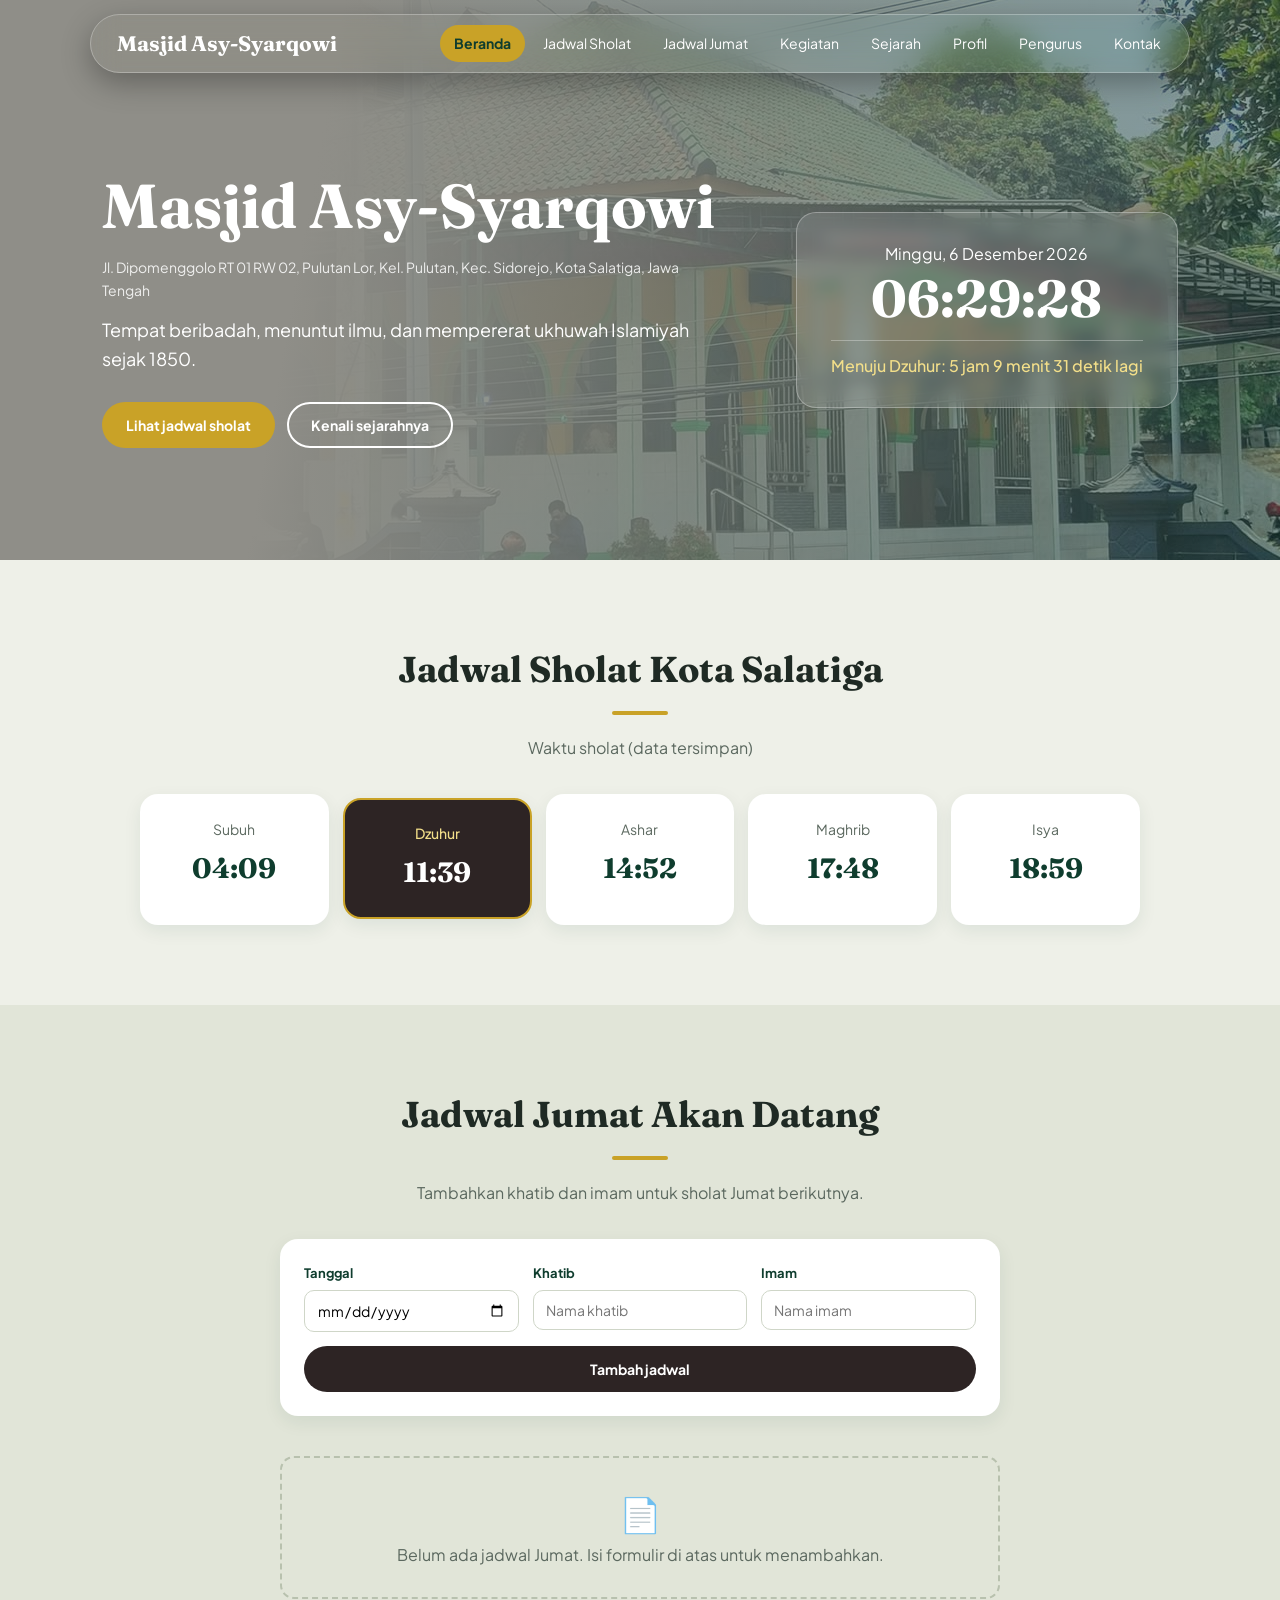
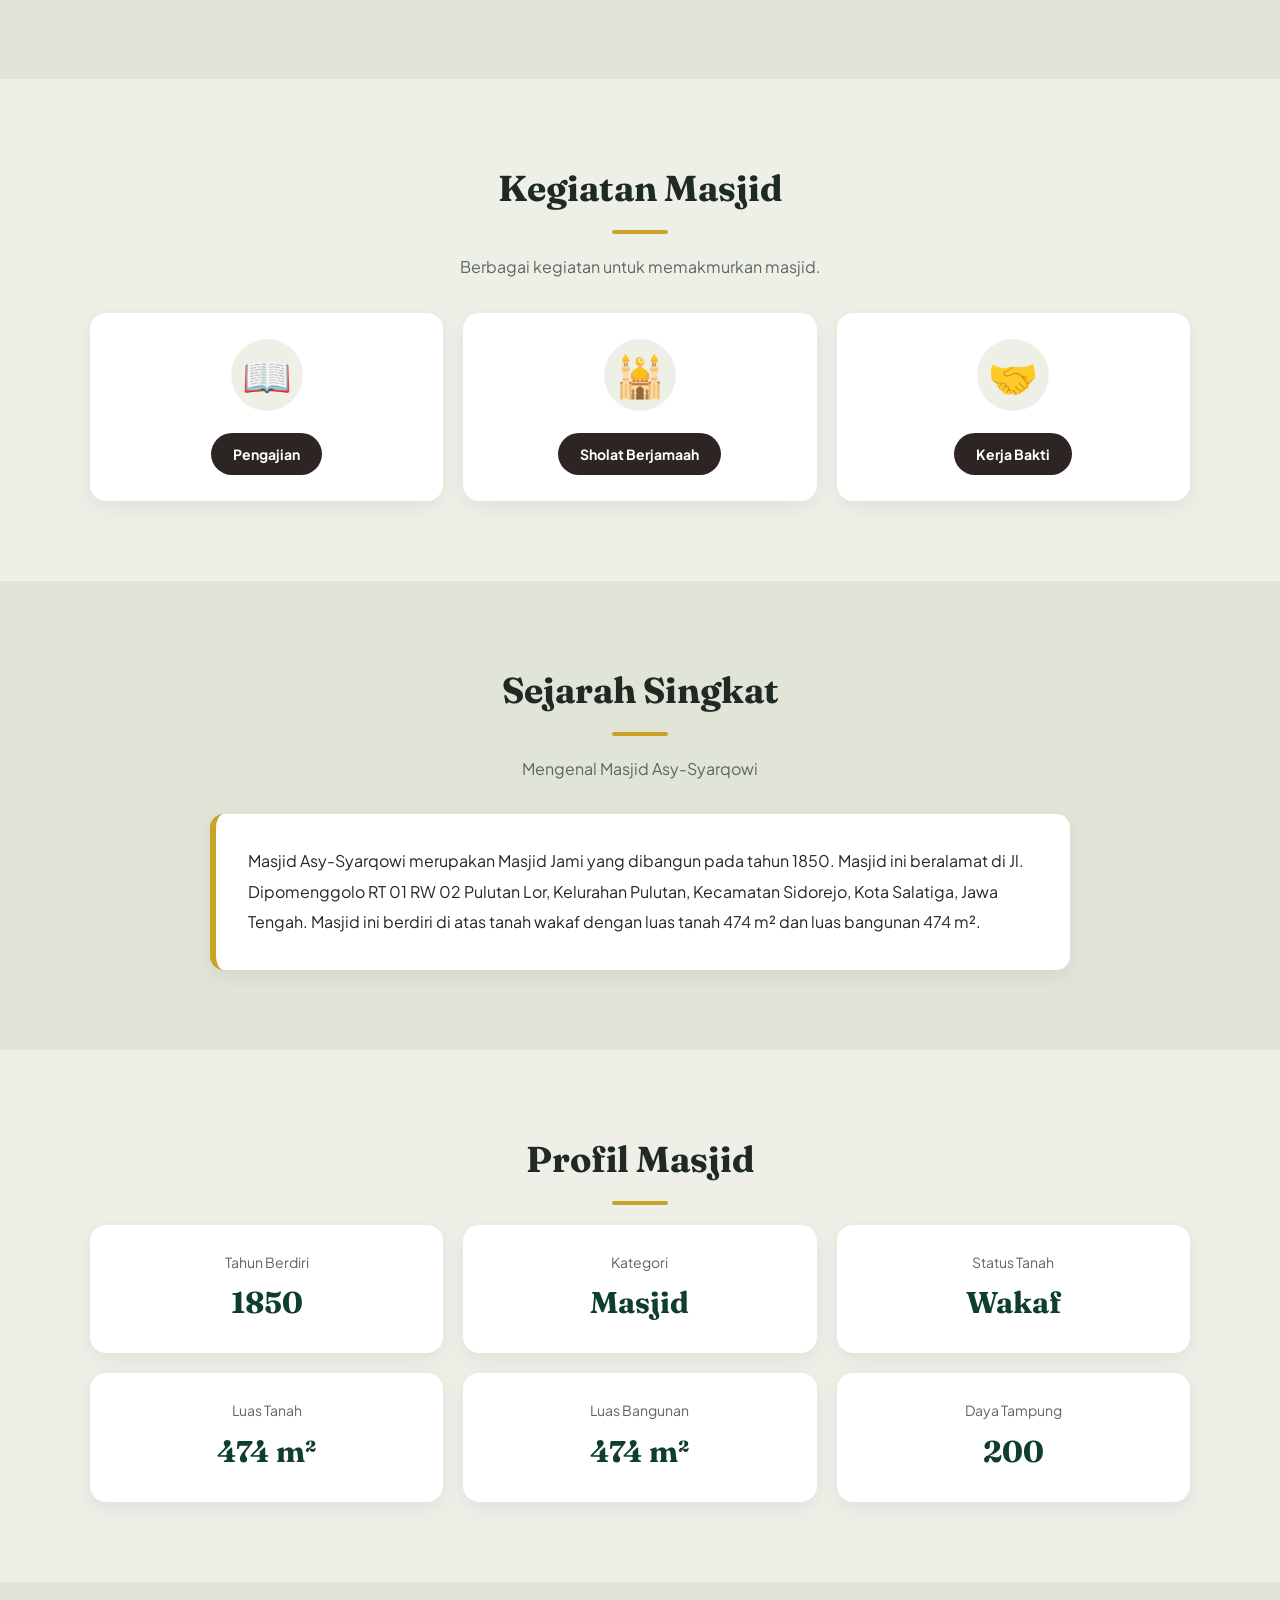
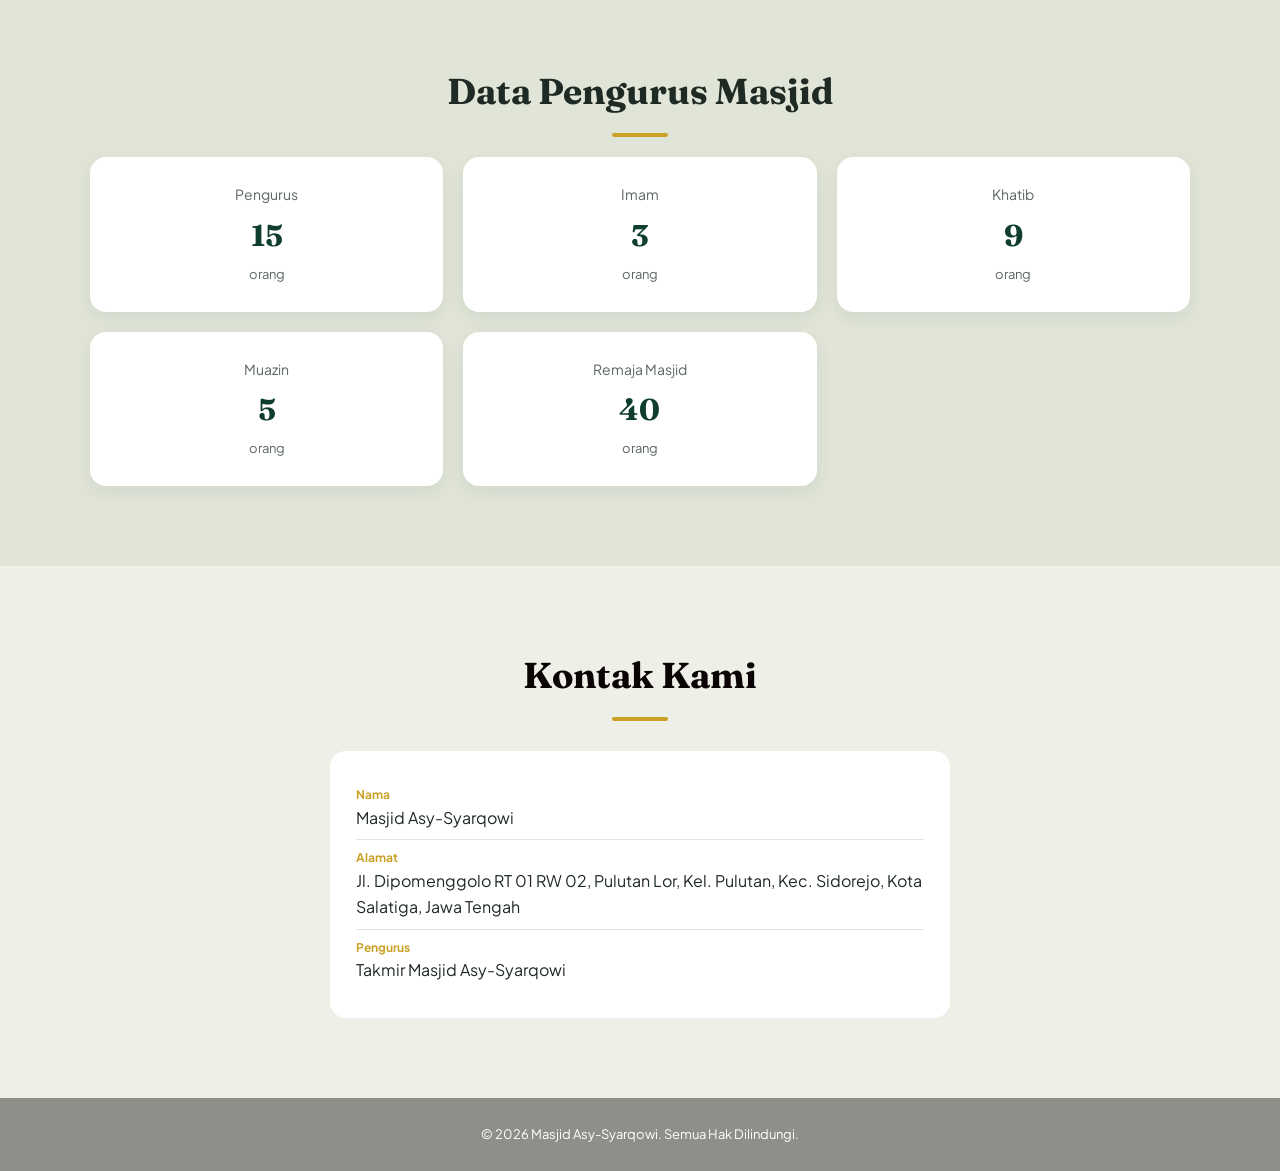
==== index.html @ 61310926 "Rename to index.html" ====
<!DOCTYPE html>
<html lang="id">

<head>
  <meta charset="UTF-8">
  <meta name="viewport" content="width=device-width, initial-scale=1.0">
  <title>Masjid Asy-Syarqowi – Pulutan, Salatiga</title>

  <link rel="preconnect" href="https://fonts.googleapis.com">
  <link rel="preconnect" href="https://fonts.gstatic.com" crossorigin>
  <link
    href="https://fonts.googleapis.com/css2?family=Fraunces:wght@600;700&family=Plus+Jakarta+Sans:wght@400;500;700&display=swap"
    rel="stylesheet">

  <link rel="stylesheet" href="masjid_asy_sayrqowi.css">
</head>

<body>

  <header class="header">
    <nav class="navbar">
      <a href="masjid_asy_sayrqowi.html" class="brand">Masjid Asy-Syarqowi</a>

      <button class="menu-btn" id="menu-btn" aria-label="Buka menu" aria-expanded="false" aria-controls="menu">
        ☰
      </button>

      <ul id="menu">
        <li><a href="#beranda">Beranda</a></li>
        <li><a href="#jadwal">Jadwal Sholat</a></li>
        <li><a href="#jumat">Jadwal Jumat</a></li>
        <li><a href="#kegiatan">Kegiatan</a></li>
        <li><a href="#sejarah">Sejarah</a></li>
        <li><a href="#profil">Profil</a></li>
        <li><a href="#pengurus">Pengurus</a></li>
        <li><a href="#kontak">Kontak</a></li>
      </ul>
    </nav>
  </header>

  <main>

    <section id="beranda" class="hero">
      <div class="hero-content">
        <h1>Masjid Asy-Syarqowi</h1>

        <p class="alamat">
          Jl. Dipomenggolo RT 01 RW 02, Pulutan Lor, Kel. Pulutan,
          Kec. Sidorejo, Kota Salatiga, Jawa Tengah
        </p>

        <p class="tagline">
          Tempat beribadah, menuntut ilmu, dan mempererat ukhuwah Islamiyah sejak 1850.
        </p>

        <div class="hero-aksi">
          <a href="#jadwal" class="btn btn-emas">Lihat jadwal sholat</a>
          <a href="#sejarah" class="btn btn-garis">Kenali sejarahnya</a>
        </div>
      </div>

      <div class="jam-kartu" aria-live="off">
        <p id="tanggal"></p>
        <p class="jam" id="jam">00:00:00</p>
        <p class="berikut" id="banner-salat">Memuat waktu sholat berikutnya…</p>
      </div>
    </section>

    <section id="jadwal" class="section">
      <h2 class="judul">Jadwal Sholat Kota Salatiga</h2>
      <p class="deskripsi" id="sumber-jadwal">Waktu sholat hari ini</p>

      <div class="sholat-grid" id="sholat-grid">
        <div class="sholat" data-nama="Subuh">
          <span>Subuh</span>
          <strong>04:09</strong>
        </div>

        <div class="sholat" data-nama="Dzuhur">
          <span>Dzuhur</span>
          <strong>11:39</strong>
        </div>

        <div class="sholat" data-nama="Ashar">
          <span>Ashar</span>
          <strong>14:52</strong>
        </div>

        <div class="sholat" data-nama="Maghrib">
          <span>Maghrib</span>
          <strong>17:48</strong>
        </div>

        <div class="sholat" data-nama="Isya">
          <span>Isya</span>
          <strong>18:59</strong>
        </div>
      </div>
    </section>

    <section id="jumat" class="section section-alt">
      <h2 class="judul">Jadwal Jumat Akan Datang</h2>
      <p class="deskripsi">Tambahkan khatib dan imam untuk sholat Jumat berikutnya.</p>

      <form id="form-jumat" class="form-jumat">
        <label>
          Tanggal
          <input type="date" id="jumat-tanggal" required>
        </label>

        <label>
          Khatib
          <input type="text" id="jumat-khatib" placeholder="Nama khatib" required>
        </label>

        <label>
          Imam
          <input type="text" id="jumat-imam" placeholder="Nama imam" required>
        </label>

        <button type="submit" class="btn btn-hijau">Tambah jadwal</button>
      </form>

      <ul id="daftar-jumat" class="daftar-jumat"></ul>

      <div class="jumat-kosong" id="jumat-kosong">
        <span aria-hidden="true">📄</span>
        <p>Belum ada jadwal Jumat. Isi formulir di atas untuk menambahkan.</p>
      </div>
    </section>

    <section id="kegiatan" class="section">
      <h2 class="judul">Kegiatan Masjid</h2>
      <p class="deskripsi">Berbagai kegiatan untuk memakmurkan masjid.</p>

      <div class="grid-3">

          <article class="kartu">
            <div class="ikon" aria-hidden="true">📖</div>
            <a href="pengajian.html" class="btn btn-nav w-100 py-2 mt-auto">Pengajian</a>
          </article>

        <article class="kartu">
          <div class="ikon" aria-hidden="true">🕌</div>
          <a href="sholat_berjamaah.html" class="btn btn-nav w-100 py-2 mt-auto">Sholat Berjamaah</a>
        </article>

        <article class="kartu">
          <div class="ikon" aria-hidden="true">🤝</div>
          <a href="kerjabakti.html" class="btn btn-nav w-100 py-2 mt-auto">Kerja Bakti</a>
        </article>

      </div>
    </section>

    <section id="sejarah" class="section section-alt">
      <h2 class="judul">Sejarah Singkat</h2>
      <p class="deskripsi">Mengenal Masjid Asy-Syarqowi</p>

      <div class="sejarah-box">
        <p>
          Masjid Asy-Syarqowi merupakan Masjid Jami yang dibangun pada tahun 1850.
          Masjid ini beralamat di Jl. Dipomenggolo RT 01 RW 02 Pulutan Lor,
          Kelurahan Pulutan, Kecamatan Sidorejo, Kota Salatiga, Jawa Tengah.
          Masjid ini berdiri di atas tanah wakaf dengan luas tanah 474 m²
          dan luas bangunan 474 m².
        </p>
      </div>
    </section>

    <section id="profil" class="section">
      <h2 class="judul">Profil Masjid</h2>

      <div class="grid-4 stat-grid">
        <div class="stat">
          <span>Tahun Berdiri</span>
          <strong>1850</strong>
        </div>

        <div class="stat">
          <span>Kategori</span>
          <strong>Masjid</strong>
        </div>

        <div class="stat">
          <span>Status Tanah</span>
          <strong>Wakaf</strong>
        </div>

        <div class="stat">
          <span>Luas Tanah</span>
          <strong>474 m²</strong>
        </div>

        <div class="stat">
          <span>Luas Bangunan</span>
          <strong>474 m²</strong>
        </div>

        <div class="stat">
          <span>Daya Tampung</span>
          <strong>200</strong>
        </div>
      </div>
    </section>

    <section id="pengurus" class="section section-alt">
      <h2 class="judul">Data Pengurus Masjid</h2>

      <div class="grid-4 stat-grid">
        <div class="stat">
          <span>Pengurus</span>
          <strong data-hitung="15">15</strong>
          <em>orang</em>
        </div>

        <div class="stat">
          <span>Imam</span>
          <strong data-hitung="3">3</strong>
          <em>orang</em>
        </div>

        <div class="stat">
          <span>Khatib</span>
          <strong data-hitung="9">9</strong>
          <em>orang</em>
        </div>

        <div class="stat">
          <span>Muazin</span>
          <strong data-hitung="5">5</strong>
          <em>orang</em>
        </div>

        <div class="stat">
          <span>Remaja Masjid</span>
          <strong data-hitung="40">40</strong>
          <em>orang</em>
        </div>
      </div>
    </section>

    <section id="kontak" class="section kontak">
      <h2 class="judul">Kontak Kami</h2>

      <div class="kontak-box">
        <p>
          <strong>Nama</strong>
          Masjid Asy-Syarqowi
        </p>

        <p>
          <strong>Alamat</strong>
          Jl. Dipomenggolo RT 01 RW 02, Pulutan Lor, Kel. Pulutan,
          Kec. Sidorejo, Kota Salatiga, Jawa Tengah
        </p>

        <p>
          <strong>Pengurus</strong>
          Takmir Masjid Asy-Syarqowi
        </p>
      </div>
    </section>

  </main>

  <footer>
    <p>&copy; <span id="tahun"></span> Masjid Asy-Syarqowi. Semua Hak Dilindungi.</p>
  </footer>

  <script src="masjid_asy_sayrqowi.js"></script>

</body>

</html>
---- masjid_asy_sayrqowi.css ----
:root {
  --hijau: #0f3d2e;
  --hijau-2: #1b5e46;
  --emas: #c9a227;
  --kayu: #4a3728;
  --batu: #eef0e8;
  --batu-2: #e1e5d8;
  --teks: #1f2a24;
  --muted: #5b685f;
  --putih: #fff;

  --serif: "Fraunces", Georgia, serif;
  --sans: "Plus Jakarta Sans", system-ui, Arial, sans-serif;
}

* {
  margin: 0;
  padding: 0;
  box-sizing: border-box;
}

html {
  scroll-behavior: smooth;
  scroll-padding-top: 90px;
}

body {
  font-family: var(--sans);
  color: var(--teks);
  background: var(--putih);
  line-height: 1.65;
}

a {
  color: inherit;
}

:focus-visible {
  outline: 3px solid var(--emas);
  outline-offset: 2px;
}

.header {
  position: fixed;
  top: 14px;
  left: 0;
  right: 0;
  z-index: 50;
  padding: 0 4%;
  pointer-events: none;
}

.navbar {
  pointer-events: auto;
  max-width: 1100px;
  margin: auto;
  padding: 10px 14px 10px 26px;
  display: flex;
  justify-content: space-between;
  align-items: center;
  gap: 20px;
  color: #fff;;
  backdrop-filter: blur(14px) saturate(140%);
  -webkit-backdrop-filter: blur(14px) saturate(140%);
  border: 1px solid rgba(255, 255, 255, 0.28);
  border-radius: 999px;
  box-shadow: 0 10px 30px rgba(0, 0, 0, 0.3);
}

.brand {
  font-family: var(--serif);
  font-size: 21px;
  font-weight: 700;
  text-decoration: none;
}

.navbar ul {
  display: flex;
  gap: 4px;
  list-style: none;
}

.navbar ul a {
  display: block;
  text-decoration: none;
  font-size: 14px;
  padding: 7px 14px;
  border-radius: 999px;
  transition: background 0.2s, color 0.2s;
}

.navbar ul a:hover {
  background: rgba(255, 255, 255, 0.12);
}

.navbar ul a.aktif {
  background: var(--emas);
  color: var(--hijau);
  font-weight: 700;
}

.menu-btn {
  display: none;
  background: none;
  border: 0;
  color: #fff;
  font-size: 26px;
  cursor: pointer;
}

.hero {
  min-height: 560px;
  display: flex;
  align-items: center;
  justify-content: space-between;
  gap: 40px;
  flex-wrap: wrap;
  padding: 130px 8% 70px;
  color: #fff;
  background:
    linear-gradient(100deg, rgba(143, 142, 136, 1) 25%, rgba(15, 61, 46, 0.45)),
    url("masjid.jpeg") center / cover,
    var(--hijau);
}

.hero-content {
  max-width: 620px;
  animation: masuk 0.9s ease both;
}

.hero h1 {
  font-family: var(--serif);
  font-size: clamp(36px, 6vw, 62px);
  line-height: 1.1;
  margin-bottom: 16px;
}

.alamat {
  font-size: 14px;
  opacity: 0.85;
  margin-bottom: 12px;
}

.tagline {
  font-size: 18px;
  margin-bottom: 28px;
}

.hero-aksi {
  display: flex;
  gap: 12px;
  flex-wrap: wrap;
}

.btn {
  display: inline-block;
  padding: 12px 22px;
  border-radius: 999px;
  font: 700 14px var(--sans);
  text-decoration: none;
  border: 2px solid transparent;
  cursor: pointer;
  transition: transform 0.2s, background 0.2s, color 0.2s;
}

.btn:hover {
  transform: translateY(-2px);
}

.btn-emas {
  background: var(--emas);
  color: var(--black);
}

.btn-garis {
  border-color: #fff;
  color: #fff;
}

.btn-garis:hover {
  background: #fff;
  color: var(--hijau);
}

.btn-hijau {
  background: #2d2424;
  color: #fff;
}

.btn-hijau:hover {
  background: rgba(128, 128, 119, 0.61);
}

.jam-kartu {
  background: rgba(255, 255, 255, 0.12);
  backdrop-filter: blur(8px);
  border: 1px solid rgba(255, 255, 255, 0.3);
  border-radius: 20px;
  padding: 28px 34px;
  text-align: center;
  min-width: 290px;
  animation: masuk 0.9s 0.2s ease both;
}

.jam {
  font-family: var(--serif);
  font-size: 52px;
  font-weight: 700;
  font-variant-numeric: tabular-nums;
  line-height: 1.2;
}

.berikut {
  margin-top: 10px;
  padding-top: 12px;
  border-top: 1px solid rgba(255, 255, 255, 0.3);
  color: #f3df8a;
  font-weight: 500;
}

@keyframes masuk {
  from {
    opacity: 0;
    transform: translateY(24px);
  }
  to {
    opacity: 1;
    transform: none;
  }
}

.section {
  padding: 80px 6%;
  text-align: center;
  background: var(--batu);
}

.section-alt {
  background: var(--batu-2);
}

.judul {
  font-family: var(--serif);
  color: var(--black);
  font-size: clamp(26px, 4vw, 36px);
  margin-bottom: 20px;
}

.judul::after {
  content: "";
  display: block;
  width: 56px;
  height: 4px;
  background: var(--emas);
  border-radius: 4px;
  margin: 12px auto 0;
}

.deskripsi {
  color: var(--muted);
  margin: 14px 0 32px;
}

.judul + .grid-3 {
  margin-top: 34px;
}

.sholat-grid {
  max-width: 1000px;
  margin: auto;
  display: grid;
  grid-template-columns: repeat(5, 1fr);
  gap: 14px;
}

.sholat {
  background: #fff;
  border-radius: 18px;
  padding: 22px 10px;
  display: flex;
  flex-direction: column;
  gap: 4px;
  border: 2px solid transparent;
  box-shadow: 0 6px 18px rgba(15, 61, 46, 0.08);
  transition: transform 0.2s;
}

.sholat span {
  font-size: 14px;
  color: var(--muted);
}

.sholat strong {
  font-family: var(--serif);
  font-size: 28px;
  color: var(--hijau);
  font-variant-numeric: tabular-nums;
}

.sholat.berikut {
  background: #2d2424;
  border-color: var(--emas);
  transform: translateY(-6px);
}

.sholat.berikut span {
  color: #f3df8a;
}

.sholat.berikut strong {
  color: #fff;
}

.form-jumat {
  max-width: 720px;
  margin: auto;
  background: #fff;
  padding: 24px;
  border-radius: 18px;
  display: grid;
  grid-template-columns: repeat(3, 1fr);
  gap: 14px;
  text-align: left;
  box-shadow: 0 6px 18px rgba(15, 61, 46, 0.08);
}

.form-jumat label {
  display: flex;
  flex-direction: column;
  gap: 6px;
  font-size: 13px;
  font-weight: 700;
  color: var(--hijau);
}

.form-jumat input {
  padding: 10px 12px;
  border: 1.5px solid #cfd6c8;
  border-radius: 10px;
  font: 400 14px var(--sans);
}

.form-jumat input:focus {
  outline: none;
  border-color: var(--hijau-2);
  box-shadow: 0 0 0 3px rgba(27, 94, 70, 0.2);
}

.form-jumat button {
  grid-column: 1 / -1;
}

.daftar-jumat {
  list-style: none;
  max-width: 720px;
  margin: 20px auto 0;
  display: flex;
  flex-direction: column;
  gap: 10px;
}

.item-jumat {
  display: flex;
  justify-content: space-between;
  align-items: center;
  gap: 12px;
  padding: 14px 18px;
  background: #fff;
  border-left: 5px solid var(--emas);
  border-radius: 12px;
  text-align: left;
  box-shadow: 0 4px 12px rgba(0, 0, 0, 0.05);
  animation: masuk 0.4s ease both;
}

.item-jumat .tgl {
  font-weight: 700;
  color: var(--hijau);
}

.item-jumat .petugas {
  font-size: 13px;
  color: var(--muted);
}

.btn-hapus {
  background: #fff5f5;
  color: #c53030;
  border: 1px solid #feb2b2;
  border-radius: 8px;
  padding: 6px 12px;
  font-size: 12px;
  cursor: pointer;
}

.btn-hapus:hover {
  background: #c53030;
  color: #fff;
}

.jumat-kosong {
  max-width: 720px;
  margin: 20px auto 0;
  padding: 28px;
  border: 2px dashed #b8c1ae;
  border-radius: 14px;
  color: var(--muted);
}

.jumat-kosong span {
  font-size: 34px;
}

.grid-3 {
  max-width: 1100px;
  margin: auto;
  display: grid;
  grid-template-columns: repeat(3, 1fr);
  gap: 20px;
}

.grid-4 {
  max-width: 1100px;
  margin: auto;
  display: grid;
  grid-template-columns: repeat(3, 1fr);
  gap: 20px;
}

.kartu,
.stat {
  border: 2px solid transparent;
  text-decoration: none;
  background: #fff;
  border-radius: 16px;
  padding: 24px;
  box-shadow: 0 6px 18px rgba(15, 61, 46, 0.08);
  transition: transform 0.15s, box-shadow 0.25s;
}

.grid-3 > a {
  text-decoration: none;
  color: inherit;
}

.btn-nav {
    background: rgb(45, 36, 36);
    color: rgb(255, 255, 255) !important;
    border-radius: 50px;
    font-weight: 700;
    border: none;
    margin-top: 10px;
    transition: 0.4s;
}

.btn-nav:hover {
    background: rgba(128, 128, 119, 0.61);
    color: rgb(255, 255, 255) !important;
    transform: translateY(-3px);
    box-shadow: 0 12px 26px rgba(15, 61, 46, 0.15);
}

.kartu:hover,
.stat:hover {
  transition: 0.4s;
  text-decoration: none;
  border-color: var(--emas);
  transform: translateY(-12px);
  box-shadow: 0 12px 26px rgba(15, 61, 46, 0.15);
}

.ikon {
  font-size: 40px;
  width: 72px;
  height: 72px;
  margin: 0 auto 12px;
  display: grid;
  place-items: center;
  background: var(--batu);
  border-radius: 50%;
}

.kartu h3 {
  color: var(--hijau);
  margin-bottom: 6px;
}

.kartu p {
  color: var(--muted);
  font-size: 15px;
}

.stat {
  display: flex;
  flex-direction: column;
  gap: 4px;
}

.stat span {
  font-size: 14px;
  color: var(--muted);
}

.stat strong {
  font-family: var(--serif);
  font-size: 30px;
  color: var(--hijau);
}

.stat em {
  font-style: normal;
  font-size: 13px;
  color: var(--muted);
}

.sejarah-box {
  max-width: 860px;
  margin: auto;
  padding: 32px;
  background: #fff;
  border-left: 6px solid var(--emas);
  border-radius: 14px;
  text-align: left;
  line-height: 1.9;
  box-shadow: 0 6px 18px rgba(15, 61, 46, 0.08);
}

.catatan {
  margin-top: 22px;
  font-size: 13px;
  color: var(--muted);
}

.kontak {
  background: var(--batu);
}

.kontak .judul {
  color: #070000fb;
}

.kontak-box {
  max-width: 620px;
  margin: 30px auto 0;
  padding: 26px;
  background: #fff;
  border-radius: 16px;
  text-align: left;
}

.kontak-box p {
  padding: 8px 0;
  border-bottom: 1px solid var(--batu-2);
}

.kontak-box p:last-child {
  border: 0;
}

.kontak-box strong {
  display: block;
  font-size: 12px;
  color: var(--emas);
}

footer {
  background: rgba(143, 142, 136, 1);
  color: #fff;
  text-align: center;
  padding: 26px 15px;
  font-size: 13px;
}

@media (max-width: 900px) {
  .sholat-grid {
    grid-template-columns: repeat(3, 1fr);
  }

  .grid-3 {
    grid-template-columns: repeat(1, 1fr);
  }

    .grid-4 {
    grid-template-columns: repeat(2, 1fr);
  }

  .form-jumat {
    grid-template-columns: 1fr;
  }
}

@media (max-width: 768px) {
  .menu-btn {
    display: block;
  }

  .navbar {
    flex-wrap: wrap;
    padding: 10px 12px 10px 22px;
    border-radius: 28px;
  }

  .navbar ul {
    display: none;
    flex-direction: column;
    gap: 0;
    width: 100%;
  }

  .navbar ul.buka {
    display: flex;
  }

  .navbar ul {
    padding: 8px 0 6px;
  }

  .navbar ul a {
    padding: 10px 14px;
  }

  .hero {
    padding: 110px 6% 50px;
  }

  .jam-kartu {
    width: 100%;
  }

  .section {
    padding: 56px 6%;
  }
}

.stat span,
.stat strong {
  white-space: nowrap;
}

@media (max-width: 520px) {
  .sholat-grid,
  .grid-3 {
    grid-template-columns: 1fr;
  }

    .stat {
    padding: 18px 10px;
  }

  .stat span {
    font-size: 13px;
  }

  .stat strong {
    font-size: 22px;
  }

    .grid-4 {
    grid-template-columns: repeat(2, 1fr);
  }

}

@media (prefers-reduced-motion: reduce) {
  * {
    scroll-behavior: auto !important;
  }
}
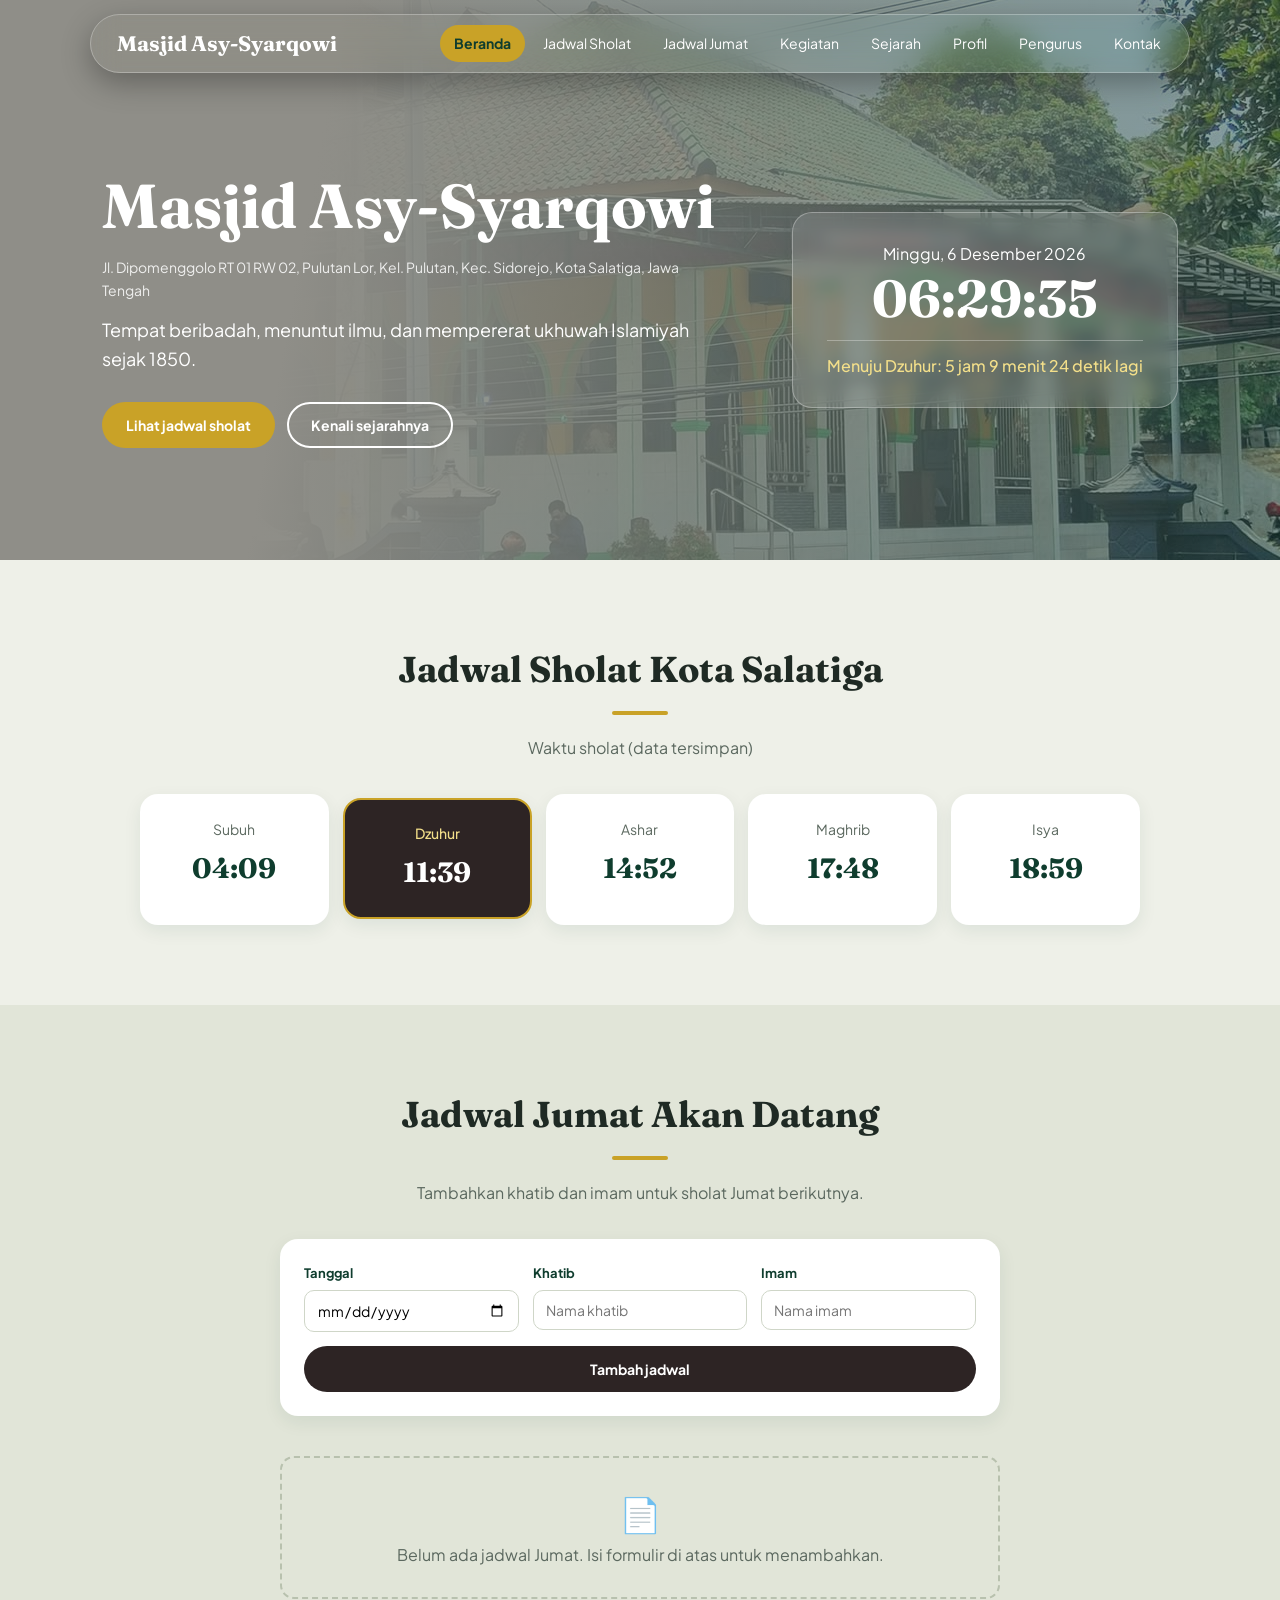
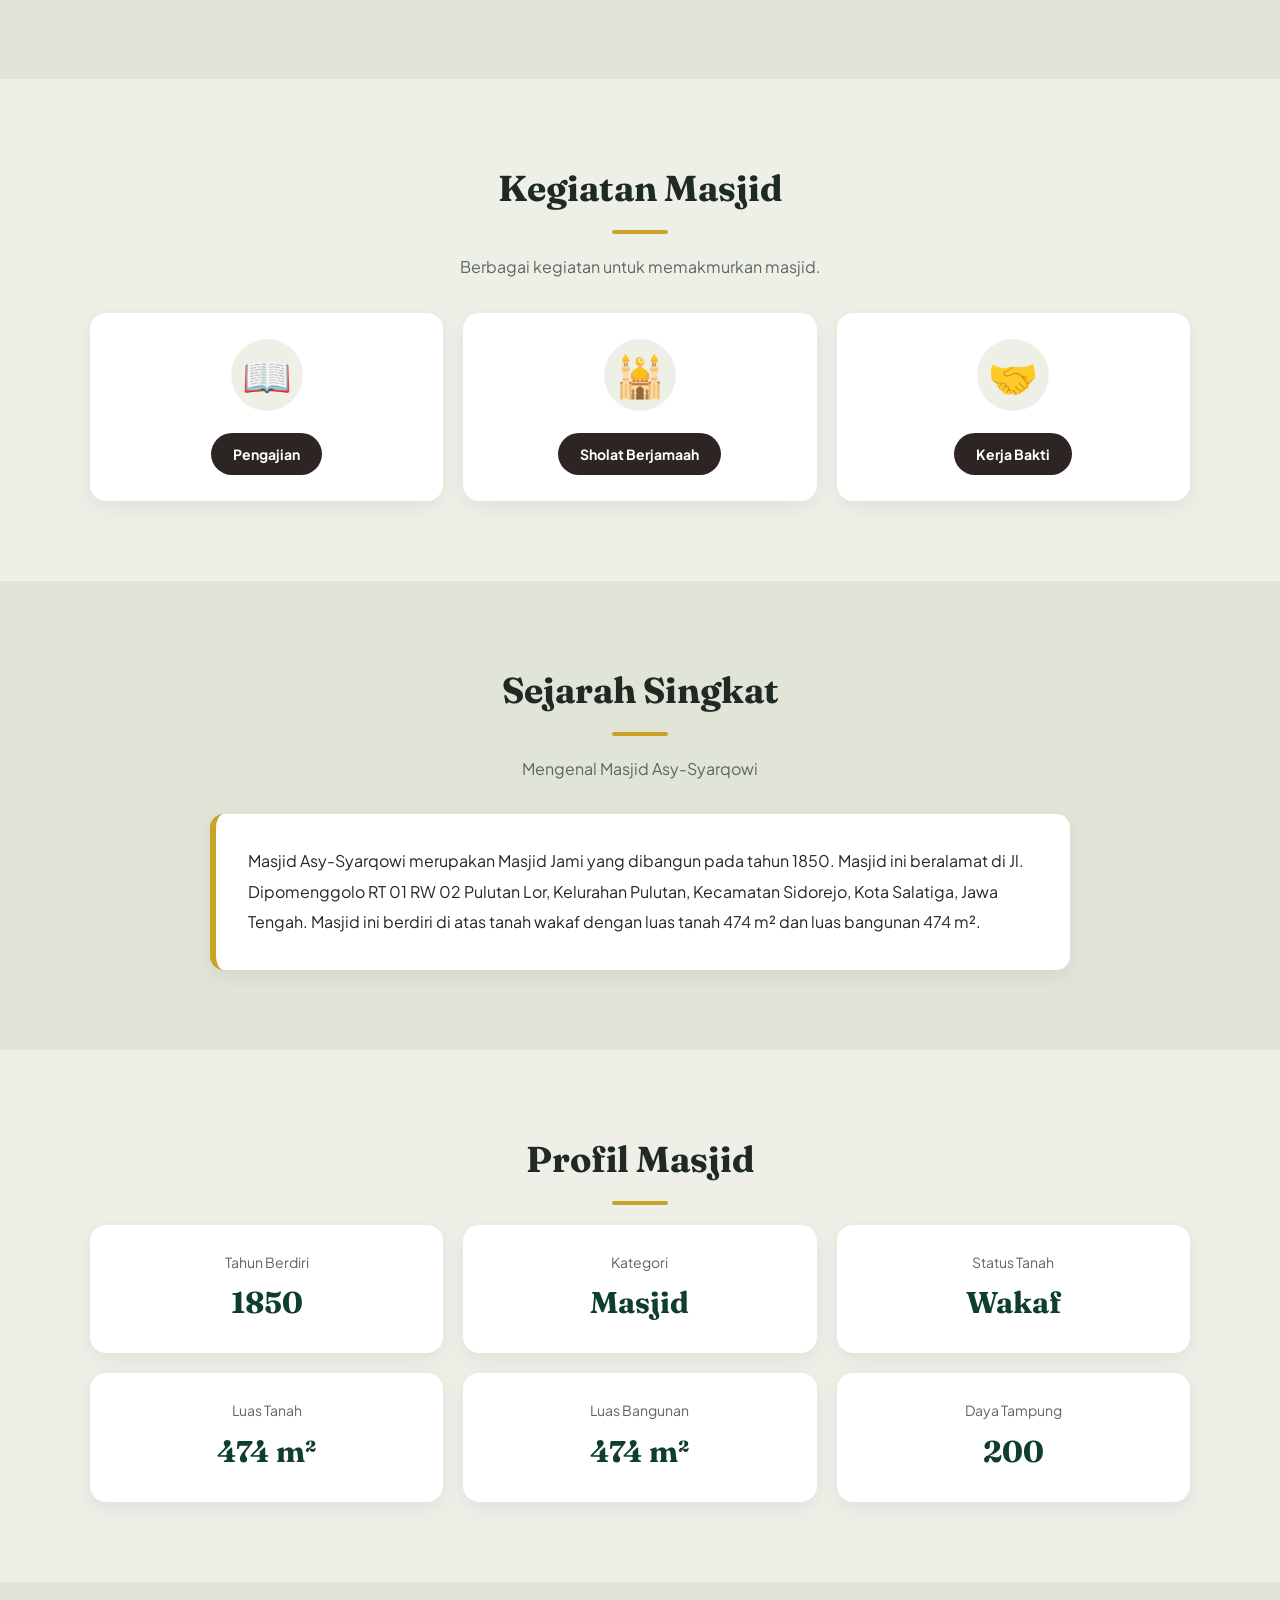
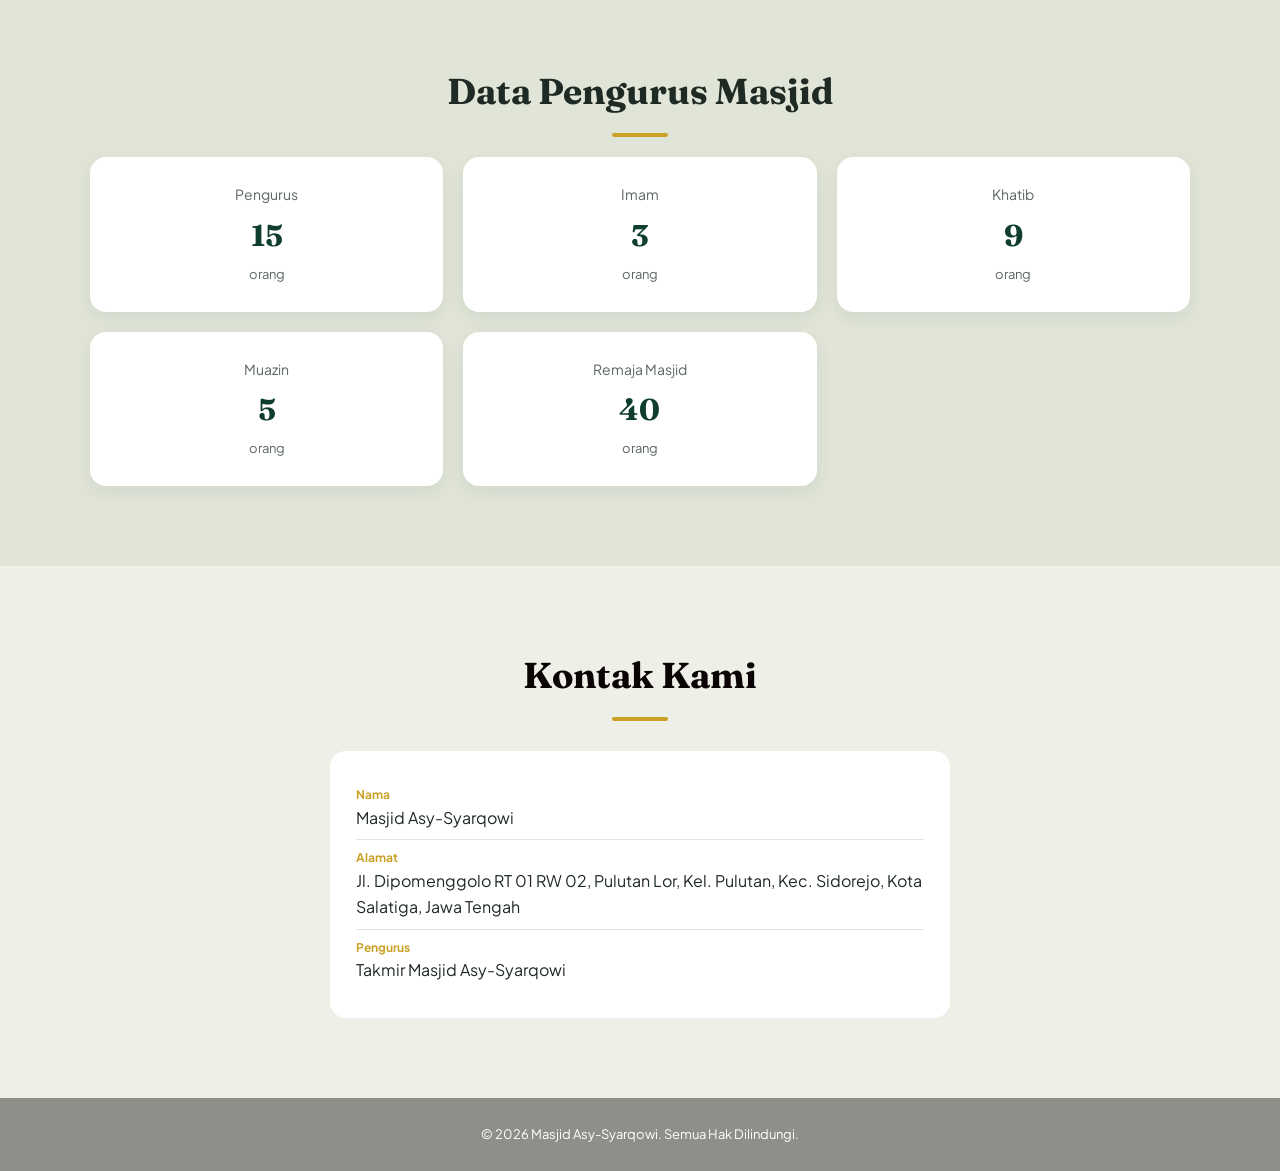
==== commit ec279834: "rename all masjid_asy_sayrqowi.html to index.html" ====
--- a/index.html
+++ b/index.html
@@ -19,7 +19,7 @@
 
   <header class="header">
     <nav class="navbar">
-      <a href="masjid_asy_sayrqowi.html" class="brand">Masjid Asy-Syarqowi</a>
+      <a href="index.html" class="brand">Masjid Asy-Syarqowi</a>
 
       <button class="menu-btn" id="menu-btn" aria-label="Buka menu" aria-expanded="false" aria-controls="menu">
         ☰
